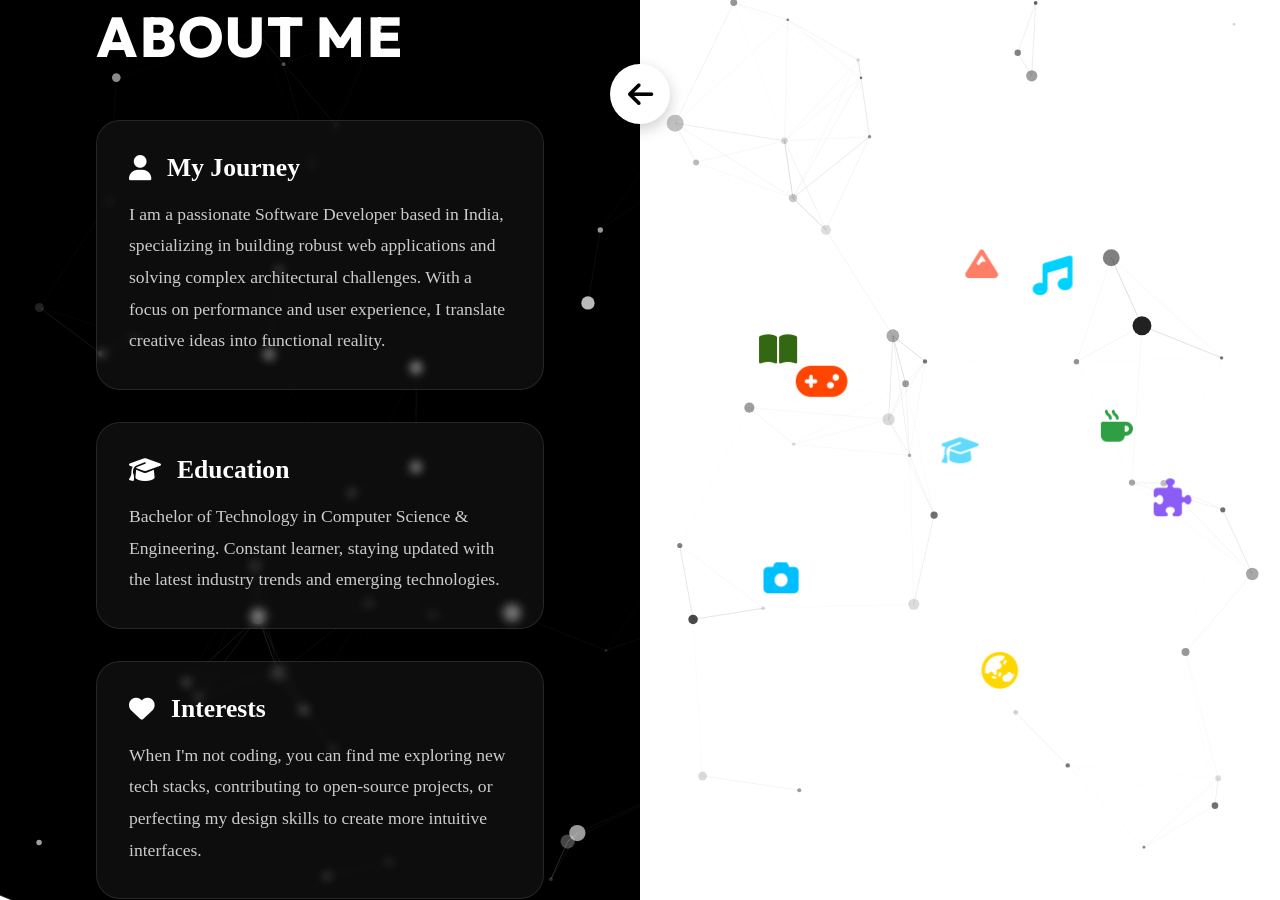
==== about.html @ a5f71314 "added the new section about and activities" ====
<!DOCTYPE html>
<html lang="en">

<head>
    <meta charset="UTF-8">
    <meta name="viewport" content="width=device-width, initial-scale=1.0">
    <title>About | Portfolio</title>
    <link rel="stylesheet" href="style.css">
    <link rel="preconnect" href="https://fonts.googleapis.com">
    <link rel="preconnect" href="https://fonts.gstatic.com" crossorigin>
    <link
        href="https://fonts.googleapis.com/css2?family=Outfit:wght@300;400;600;800&family=Dancing+Script:wght@700&display=swap"
        rel="stylesheet">
    <!-- Font Awesome for Icons -->
    <link rel="stylesheet" href="https://cdnjs.cloudflare.com/ajax/libs/font-awesome/6.5.1/css/all.min.css">
</head>

<body>
    <a href="index.html" class="back-arrow-btn">
        <i class="fa-solid fa-arrow-left"></i>
    </a>
    <div class="split-container">
        <div class="split-bg">
            <div class="left-side"></div>
            <div class="right-side"></div>
        </div>
        <main class="content">
            <div class="left-content">
                <div class="about-page-container">
                    <h1 class="about-main-title">ABOUT ME</h1>

                    <div class="about-sections">
                        <div class="about-card">
                            <h3 class="about-section-title"><i class="fa-solid fa-user"></i> My Journey</h3>
                            <p class="about-text">I am a passionate Software Developer based in India, specializing in
                                building robust web applications and solving complex architectural challenges. With a
                                focus on performance and user experience, I translate creative ideas into functional
                                reality.</p>
                        </div>

                        <div class="about-card">
                            <h3 class="about-section-title"><i class="fa-solid fa-graduation-cap"></i> Education</h3>
                            <p class="about-text">Bachelor of Technology in Computer Science & Engineering. Constant
                                learner, staying updated with the latest industry trends and emerging technologies.</p>
                        </div>

                        <div class="about-card">
                            <h3 class="about-section-title"><i class="fa-solid fa-heart"></i> Interests</h3>
                            <p class="about-text">When I'm not coding, you can find me exploring new tech stacks,
                                contributing to open-source projects, or perfecting my design skills to create more
                                intuitive interfaces.</p>
                        </div>
                    </div>
                </div>
            </div>
            <div class="right-content">
                <div class="hero-image-container">
                    <div class="globe-wrapper">
                        <div class="globe-container" id="about-globe">
                            <!-- About Icons -->
                            <i class="fa-solid fa-graduation-cap floating-logo" style="color: #61DAFB;"></i>
                            <i class="fa-solid fa-code-branch floating-logo" style="color: #ffffff;"></i>
                            <i class="fa-solid fa-mug-hot floating-logo" style="color: #2EA043;"></i>
                            <i class="fa-solid fa-mountain floating-logo" style="color: #FF7E67;"></i>
                            <i class="fa-solid fa-book-open floating-logo" style="color: #336711;"></i>
                            <i class="fa-solid fa-camera floating-logo" style="color: #00BFFF;"></i>
                            <i class="fa-solid fa-globe-asia floating-logo" style="color: #FFD700;"></i>
                            <i class="fa-solid fa-puzzle-piece floating-logo" style="color: #8B5CF6;"></i>
                            <i class="fa-solid fa-music floating-logo" style="color: #00d2ff;"></i>
                            <i class="fa-solid fa-gamepad floating-logo" style="color: #FF4500;"></i>
                        </div>
                    </div>
                </div>
            </div>
        </main>
    </div>
    <script src="script.js"></script>
    <script>
        function positionLogosInSphere() {
            const container = document.querySelector('#about-globe');
            if (!container) return;
            const logos = container.querySelectorAll('.floating-logo');
            const count = logos.length;
            const radius = 220;

            logos.forEach((logo, i) => {
                const phi = Math.acos(-1 + (2 * i) / count);
                const theta = Math.sqrt(count * Math.PI) * phi;

                const x = radius * Math.cos(theta) * Math.sin(phi);
                const y = radius * Math.sin(theta) * Math.sin(phi);
                const z = radius * Math.cos(phi);

                logo.style.left = '50%';
                logo.style.top = '50%';
                logo.style.transform = `translate3d(calc(-50% + ${x}px), calc(-50% + ${y}px), ${z}px)`;
            });
        }

        window.addEventListener('load', positionLogosInSphere);
        window.addEventListener('resize', positionLogosInSphere);
    </script>
</body>

</html>
---- style.css ----
:root {
    --bg-left: #000000;
    --bg-right: #ffffff;
    --cursor-color: #ffffff;
}

* {
    margin: 0;
    padding: 0;
    box-sizing: border-box;
    cursor: none !important;
    /* Hide system cursor globally */
}

.logo {
    position: fixed;
    top: 2rem;
    left: 3rem;
    font-family: 'Dancing Script', cursive;
    font-size: 2.5rem;
    font-weight: 700;
    color: #ffffff;
    z-index: 100;
    mix-blend-mode: difference;
    pointer-events: none;
    letter-spacing: 2px;
}

body {
    background-color: var(--bg-left);
    overflow: hidden;
    width: 100vw;
    height: 100vh;
}

.split-container {
    position: relative;
    width: 100%;
    height: 100%;
}

.split-bg {
    position: fixed;
    top: 0;
    left: 0;
    width: 100%;
    height: 100%;
    display: flex;
    z-index: 1;
}

.left-side {
    flex: 1;
    background-color: var(--bg-left);
}

.right-side {
    flex: 1;
    background-color: var(--bg-right);
}

.content {
    position: relative;
    z-index: 10;
    width: 100%;
    height: 100vh;
    display: flex;
}

.left-content,
.right-content {
    width: 50%;
    height: 100%;
    display: flex;
    align-items: center;
    justify-content: center;
    padding: 2rem;
}

.right-content {
    flex-direction: column;
    gap: 3rem;
}

.white-border-box,
.black-border-box {
    padding: 4rem;
    max-width: 650px;
    width: 90%;
    display: flex;
    flex-direction: column;
    gap: 0rem;
    font-family: 'Outfit', sans-serif;
    backdrop-filter: blur(10px);
}

.white-border-box {
    border: 3px solid #ffffff;
    color: #ffffff;
    background: rgba(0, 0, 0, 0.7);
}

.black-border-box {
    border: 3px solid #000000;
    color: #000000;
    background: rgba(255, 255, 255, 0.7);
}

/* My Skills Link Styling (Matching Reference Image) */
.my-skills-btn {
    position: absolute;
    bottom: 3rem;
    left: 75%;
    transform: translateX(-50%);
    font-size: 2.5rem;
    font-weight: 500;
    color: #000000;
    text-decoration: none;
    font-family: 'Outfit', sans-serif;
    transition: all 0.3s ease;
    cursor: pointer;
    white-space: nowrap;
}

.my-projects-btn {
    position: absolute;
    bottom: 3rem;
    left: 25%;
    transform: translateX(-50%);
    font-size: 2.5rem;
    font-weight: 500;
    color: #ffffff;
    text-decoration: none;
    font-family: 'Outfit', sans-serif;
    transition: all 0.3s ease;
    cursor: pointer;
    white-space: nowrap;
}

.activities-btn {
    position: absolute;
    top: 3rem;
    left: 75%;
    transform: translateX(-50%);
    font-size: 2.22rem;
    font-weight: 500;
    color: #000000;
    text-decoration: none;
    font-family: 'Outfit', sans-serif;
    transition: all 0.3s ease;
    cursor: pointer;
    white-space: nowrap;
    z-index: 100;
}

.my-skills-btn:hover,
.my-projects-btn:hover,
.about-btn:hover,
.activities-btn:hover {
    letter-spacing: 2px;
    opacity: 0.6;
}

.my-skills-btn:active,
.my-projects-btn:active,
.about-btn:active,
.activities-btn:active {
    transform: translateX(-50%) scale(0.95);
}

.about-btn {
    position: absolute;
    top: 3rem;
    left: 25%;
    transform: translateX(-50%);
    font-size: 2.5rem;
    font-weight: 500;
    color: #ffffff;
    text-decoration: none;
    font-family: 'Outfit', sans-serif;
    transition: all 0.3s ease;
    cursor: pointer;
    white-space: nowrap;
    z-index: 100;
}

/* Back Arrow Button (Skills Page) */
.back-arrow-btn {
    position: fixed;
    top: 4rem;
    left: 50%;
    transform: translateX(-50%);
    width: 60px;
    height: 60px;
    background: #ffffff;
    border-radius: 50%;
    display: flex;
    align-items: center;
    justify-content: center;
    text-decoration: none;
    font-size: 1.8rem;
    color: #000000;
    z-index: 1000;
    box-shadow: 0 5px 15px rgba(0, 0, 0, 0.2);
    transition: all 0.3s ease;
}

.back-arrow-btn:hover {
    transform: translateX(-50%) scale(1.1);
    box-shadow: 0 8px 25px rgba(0, 0, 0, 0.3);
}

.back-arrow-btn:active {
    transform: translateX(-50%) scale(0.95);
}

.hi-text {
    font-size: 6.5rem;
    font-weight: 800;
    line-height: 1;
    margin-bottom: 0.5rem;
}

.white-border-box .hi-text,
.white-border-box .name-text {
    color: #ffffff;
}

.black-border-box .hi-text,
.black-border-box .name-text {
    color: #000000;
}

.name-text {
    font-size: 3.5rem;
    font-weight: 600;
    line-height: 1.1;
    margin-bottom: 2rem;
    text-transform: none;
}

.profile-text {
    font-size: 1.8rem;
    font-weight: 400;
    line-height: 1.4;
    text-align: left;
    margin-top: 0.5rem;
}

.white-border-box .profile-text {
    color: #999999;
}

.black-border-box .profile-text {
    color: #444444;
}

/* Get in Touch Section Styling */
.contact-header {
    display: flex;
    align-items: center;
    justify-content: center;
    gap: 1.2rem;
    margin-bottom: 1rem;
}

.contact-main-icon {
    font-size: 2.5rem;
    color: #00d2ff;
    /* Updated to a vibrant cyan for a fresh look */
}

.contact-title {
    font-size: 3rem;
    font-weight: 800;
    color: #000000;
    margin: 0;
}

.contact-subtitle {
    font-size: 1.4rem;
    color: #555555;
    text-align: center;
    margin-bottom: 3rem;
}

.contact-buttons {
    display: flex;
    flex-wrap: wrap;
    gap: 1.5rem;
    justify-content: center;
}

.c-btn {
    display: flex;
    align-items: center;
    gap: 0.8rem;
    background: #1a1a1a;
    /* Very dark background from reference image */
    color: #ffffff;
    text-decoration: none;
    padding: 1rem 2rem;
    border-radius: 0.8rem;
    font-size: 1.2rem;
    font-weight: 600;
    transition: all 0.3s ease;
    border: 1px solid rgba(255, 255, 255, 0.1);
}

.c-btn i {
    font-size: 1.4rem;
}

.c-btn.email {
    background: #8B5CF6;
    /* Premium Purple/Indigo */
    border-color: #8B5CF6;
}

.c-btn.email:hover {
    background: #7C3AED;
}

.c-btn.linkedin {
    background: #0077b5;
    border-color: #0077b5;
}

.c-btn.linkedin:hover {
    background: #005e93;
}

.c-btn.github {
    background: #2EA043;
    /* Light Green */
    border-color: #2EA043;
}

.c-btn.github:hover {
    background: #238636;
}

.c-btn.email i,
.c-btn.linkedin i,
.c-btn.github i {
    color: #ffffff;
}

.c-btn:hover {
    transform: translateY(-5px);
    box-shadow: 0 10px 20px rgba(0, 0, 0, 0.1);
}

/* Custom Cursor */
.custom-cursor {
    width: 30px;
    height: 30px;
    position: fixed;
    pointer-events: none;
    z-index: 9999;
    /* Traditional Arrow Hot Point */
    transform: translate(-40%, -40%);
    transition: transform 0.1s ease-out;
    display: flex;
    align-items: center;
    justify-content: center;
}

/* Specific Hot Point for Hand Pointer */
.custom-cursor.pointer-active {
    transform: translate(-20%, -10%);
}

.custom-cursor i {
    font-size: 1.8rem;
    color: #ffffff;
    -webkit-text-stroke: 2.5px #000000;
    filter: drop-shadow(2px 2px 5px rgba(0, 0, 0, 0.2));
    /* Default Arrow Rotation */
    transform: rotate(-90deg);
    transition: transform 0.2s ease;
}

/* Reset Rotation for Hand Pointer */
.custom-cursor.pointer-active i {
    transform: rotate(0deg);
    font-size: 2rem;
}

/* Skills Page Specific Styling */
.skills-page-container {
    padding: 2rem 4rem;
    width: 100%;
    max-width: 1100px;
    height: 100%;
    overflow-y: auto;
    scrollbar-width: none;
    /* Hide scrollbar for clean look */
}

.skills-page-container::-webkit-scrollbar {
    display: none;
}

.skills-main-title {
    font-size: 3.0rem;
    color: #ffffff;
    font-family: 'Outfit', sans-serif;
    font-weight: 800;
    margin-bottom: 4rem;
    letter-spacing: 2px;
}

.skills-section {
    margin-bottom: 2.5rem;
}

.section-header {
    display: flex;
    align-items: center;
    gap: 1rem;
    font-size: 1.6rem;
    font-weight: 350;
    font-family: 'Outfit', sans-serif;
    letter-spacing: 2px;
    margin-bottom: 2rem;
}

.section-header i {
    font-size: 1.2rem;
    opacity: 0.9;
}

.frontend-header {
    color: #FF7E67;
}

.backend-header {
    color: #7B68EE;
}

.db-header {
    color: #FFD700;
}

.lang-header {
    color: #32CD32;
}

.tools-header {
    color: #00BFFF;
}

.extras-header {
    color: #FF69B4;
}

.skills-list {
    display: flex;
    flex-wrap: wrap;
    gap: 3.5rem;
}

.skill-item {
    display: flex;
    align-items: center;
    gap: 0.5rem;
    color: #ffffff;
    font-size: 1.8rem;
    font-weight: 400;
    font-family: 'Outfit', sans-serif;
    transition: all 0.3s ease;
}

.skill-item i {
    font-size: 2.2rem;
}

.skill-item:hover {
    transform: translateY(-3px);
    opacity: 0.8;
}

/* Globe Structure (Skills Page) */
.globe-wrapper {
    position: relative;
    width: 500px;
    height: 500px;
    perspective: 1200px;
    display: flex;
    align-items: center;
    justify-content: center;
    margin: auto;
}

.globe-container {
    position: relative;
    width: 100%;
    height: 100%;
    transform-style: preserve-3d;
    animation: rotateGlobe 30s linear infinite;
}

.floating-logo {
    position: absolute;
    font-size: 2.2rem;
    transition: all 0.3s ease;
    cursor: pointer;
    transform-style: preserve-3d;
}

.floating-logo:hover {
    transform: scale(1.4) !important;
    filter: drop-shadow(0 0 20px rgba(0, 0, 0, 0.2));
    z-index: 100;
}

@keyframes rotateGlobe {
    from {
        transform: rotateY(0deg) rotateX(10deg);
    }

    to {
        transform: rotateY(360deg) rotateX(10deg);
    }
}

@media (max-width: 1200px) {
    .globe-wrapper {
        width: 400px;
        height: 400px;
    }
}

@media (max-width: 768px) {
    .skills-list {
        gap: 1.5rem;
    }

    .skill-item {
        font-size: 1.1rem;
    }
}

/* Projects Page Specific Styling */
.projects-page-container {
    padding: 2rem 4rem;
    width: 100%;
    max-width: 1200px;
    height: 100%;
    overflow-y: auto;
    scrollbar-width: none;
}

.projects-page-container::-webkit-scrollbar {
    display: none;
}

.projects-main-title {
    font-size: 3.5rem;
    color: #ffffff;
    font-family: 'Outfit', sans-serif;
    font-weight: 800;
    margin-bottom: 4rem;
    letter-spacing: 2px;
}

.projects-grid {
    display: grid;
    grid-template-columns: repeat(auto-fit, minmax(300px, 1fr));
    gap: 2.5rem;
    padding-bottom: 4rem;
}

.project-card {
    background: rgba(255, 255, 255, 0.05);
    border: 1px solid rgba(255, 255, 255, 0.1);
    border-radius: 1.5rem;
    padding: 2rem;
    transition: all 0.4s cubic-bezier(0.165, 0.84, 0.44, 1);
    backdrop-filter: blur(5px);
    display: flex;
    flex-direction: column;
    justify-content: space-between;
}

.project-card:hover {
    transform: translateY(-10px);
    background: rgba(255, 255, 255, 0.1);
    border-color: rgba(255, 255, 255, 0.3);
    box-shadow: 0 20px 40px rgba(0, 0, 0, 0.3);
}

.project-name {
    font-size: 1.8rem;
    color: #ffffff;
    margin-bottom: 1rem;
    font-weight: 700;
}

.project-desc {
    font-size: 1.1rem;
    color: #cccccc;
    line-height: 1.6;
    margin-bottom: 2rem;
}

.project-tech {
    display: flex;
    flex-wrap: wrap;
    gap: 0.8rem;
    margin-bottom: 2rem;
}

.project-tech span {
    background: rgba(255, 255, 255, 0.1);
    color: #ffffff;
    padding: 0.4rem 1rem;
    border-radius: 2rem;
    font-size: 0.85rem;
    font-weight: 500;
    border: 1px solid rgba(255, 255, 255, 0.1);
}

.project-links {
    display: flex;
    gap: 1.5rem;
}

.project-links a {
    color: #ffffff;
    text-decoration: none;
    font-size: 1rem;
    font-weight: 600;
    display: flex;
    align-items: center;
    gap: 0.5rem;
    opacity: 0.7;
    transition: all 0.3s ease;
}

.project-links a:hover {
    opacity: 1;
    transform: translateX(3px);
}

@media (max-width: 768px) {
    .projects-page-container {
        padding: 2rem;
    }

    .projects-main-title {
        font-size: 2.5rem;
    }

    .projects-grid {
        grid-template-columns: 1fr;
    }
}

/* About Page Specific Styling */
.about-page-container {
    padding: 2rem 4rem;
    width: 100%;
    max-width: 1000px;
    height: 100%;
    display: flex;
    flex-direction: column;
    justify-content: center;
}

.about-main-title {
    font-size: 3.5rem;
    color: #ffffff;
    font-family: 'Outfit', sans-serif;
    font-weight: 800;
    margin-bottom: 3rem;
    letter-spacing: 2px;
}

.about-sections {
    display: flex;
    flex-direction: column;
    gap: 2rem;
}

.about-card {
    background: rgba(255, 255, 255, 0.05);
    border: 1px solid rgba(255, 255, 255, 0.1);
    border-radius: 1.5rem;
    padding: 2rem;
    transition: all 0.4s ease;
    backdrop-filter: blur(5px);
}

.about-card:hover {
    background: rgba(255, 255, 255, 0.1);
    border-color: rgba(255, 255, 255, 0.2);
    transform: translateX(10px);
}

.about-section-title {
    font-size: 1.6rem;
    color: #ffffff;
    margin-bottom: 1rem;
    display: flex;
    align-items: center;
    gap: 1rem;
}

.about-text {
    font-size: 1.1rem;
    color: #cccccc;
    line-height: 1.8;
}

@media (max-width: 768px) {
    .about-page-container {
        padding: 2rem;
    }

    .about-main-title {
        font-size: 2.5rem;
    }
}

/* Activities & Experience Page Styling */
.feats-container,
.experience-container {
    padding: 2rem 4rem;
    width: 100%;
    height: 100%;
    display: flex;
    flex-direction: column;
    justify-content: center;
}

.feats-title,
.experience-title {
    font-size: 3.5rem;
    font-family: 'Outfit', sans-serif;
    font-weight: 800;
    margin-bottom: 3rem;
    letter-spacing: 2px;
}

.feats-title {
    color: #ffffff;
}

.experience-title {
    color: #000000;
}

.feats-list {
    display: flex;
    flex-direction: column;
    gap: 2rem;
}

.feat-card {
    display: flex;
    align-items: flex-start;
    gap: 2rem;
    background: rgba(255, 255, 255, 0.05);
    padding: 2rem;
    border-radius: 1rem;
    border: 1px solid rgba(255, 255, 255, 0.1);
    transition: transform 0.3s ease;
}

.feat-card:hover {
    transform: translateX(10px);
    background: rgba(255, 255, 255, 0.1);
}

.feat-number {
    font-size: 1.5rem;
    font-weight: 800;
    color: #444;
    font-family: 'Outfit', sans-serif;
}

.feat-info h3 {
    font-size: 1.4rem;
    color: #ffffff;
    margin-bottom: 0.5rem;
}

.feat-info p {
    color: #ccc;
    line-height: 1.6;
}

/* Timeline Styling */
.experience-timeline {
    position: relative;
    padding-left: 2rem;
    border-left: 2px solid #000000;
}

.timeline-item {
    position: relative;
    padding-bottom: 3rem;
    padding-left: 2rem;
}

.timeline-dot {
    position: absolute;
    left: -2.6rem;
    top: 0.5rem;
    width: 15px;
    height: 15px;
    background: #000;
    border-radius: 50%;
}

.timeline-date {
    display: block;
    font-size: 0.9rem;
    font-weight: 700;
    color: #666;
    margin-bottom: 0.5rem;
}

.timeline-content h3 {
    font-size: 1.5rem;
    color: #000;
    margin-bottom: 0.5rem;
}

.timeline-content p {
    color: #444;
    line-height: 1.6;
}

@media (max-width: 768px) {

    .feats-container,
    .experience-container {
        padding: 2rem;
    }

    .feats-title,
    .experience-title {
        font-size: 2.5rem;
    }
}
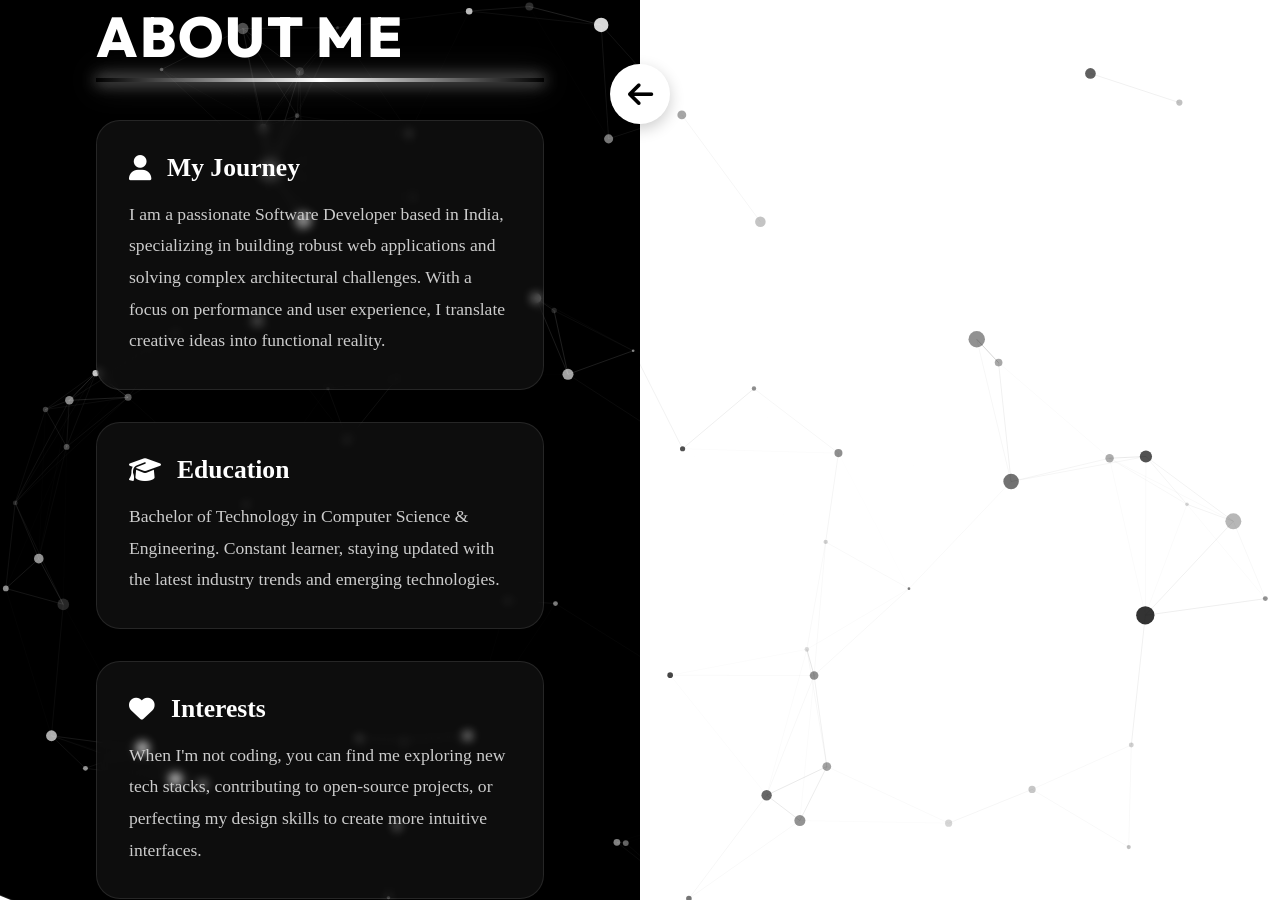
==== commit 33a2bae9: "made the 3D underline effects" ====
--- a/about.html
+++ b/about.html
@@ -54,52 +54,11 @@
                 </div>
             </div>
             <div class="right-content">
-                <div class="hero-image-container">
-                    <div class="globe-wrapper">
-                        <div class="globe-container" id="about-globe">
-                            <!-- About Icons -->
-                            <i class="fa-solid fa-graduation-cap floating-logo" style="color: #61DAFB;"></i>
-                            <i class="fa-solid fa-code-branch floating-logo" style="color: #ffffff;"></i>
-                            <i class="fa-solid fa-mug-hot floating-logo" style="color: #2EA043;"></i>
-                            <i class="fa-solid fa-mountain floating-logo" style="color: #FF7E67;"></i>
-                            <i class="fa-solid fa-book-open floating-logo" style="color: #336711;"></i>
-                            <i class="fa-solid fa-camera floating-logo" style="color: #00BFFF;"></i>
-                            <i class="fa-solid fa-globe-asia floating-logo" style="color: #FFD700;"></i>
-                            <i class="fa-solid fa-puzzle-piece floating-logo" style="color: #8B5CF6;"></i>
-                            <i class="fa-solid fa-music floating-logo" style="color: #00d2ff;"></i>
-                            <i class="fa-solid fa-gamepad floating-logo" style="color: #FF4500;"></i>
-                        </div>
-                    </div>
-                </div>
+                <!-- Globe effect removed -->
             </div>
         </main>
     </div>
     <script src="script.js"></script>
-    <script>
-        function positionLogosInSphere() {
-            const container = document.querySelector('#about-globe');
-            if (!container) return;
-            const logos = container.querySelectorAll('.floating-logo');
-            const count = logos.length;
-            const radius = 220;
-
-            logos.forEach((logo, i) => {
-                const phi = Math.acos(-1 + (2 * i) / count);
-                const theta = Math.sqrt(count * Math.PI) * phi;
-
-                const x = radius * Math.cos(theta) * Math.sin(phi);
-                const y = radius * Math.sin(theta) * Math.sin(phi);
-                const z = radius * Math.cos(phi);
-
-                logo.style.left = '50%';
-                logo.style.top = '50%';
-                logo.style.transform = `translate3d(calc(-50% + ${x}px), calc(-50% + ${y}px), ${z}px)`;
-            });
-        }
-
-        window.addEventListener('load', positionLogosInSphere);
-        window.addEventListener('resize', positionLogosInSphere);
-    </script>
 </body>
 
 </html>
--- a/style.css
+++ b/style.css
@@ -137,6 +137,20 @@
     white-space: nowrap;
 }
 
+.my-projects-btn::after,
+.about-btn::after {
+    content: '';
+    position: absolute;
+    bottom: -8px;
+    left: 0;
+    width: 100%;
+    height: 3px;
+    background: linear-gradient(90deg, transparent, #ffffff, transparent);
+    box-shadow: 0 0 12px rgba(255, 255, 255, 0.8), 0 0 25px rgba(255, 255, 255, 0.4);
+    animation: underline3D 3s ease-in-out infinite;
+    transform-style: preserve-3d;
+}
+
 .activities-btn {
     position: absolute;
     top: 3rem;
@@ -153,6 +167,35 @@
     z-index: 100;
 }
 
+.my-skills-btn::after,
+.activities-btn::after,
+.experience-title::after {
+    content: '';
+    position: absolute;
+    bottom: -8px;
+    left: 0;
+    width: 100%;
+    height: 3px;
+    background: linear-gradient(90deg, transparent, #000000, transparent);
+    box-shadow: 0 0 12px rgba(0, 0, 0, 0.4), 0 0 25px rgba(0, 0, 0, 0.2);
+    animation: underline3DBlack 3s ease-in-out infinite;
+    transform-style: preserve-3d;
+}
+
+@keyframes underline3DBlack {
+
+    0%,
+    100% {
+        transform: scaleX(0.5) translateZ(0);
+        opacity: 0.3;
+    }
+
+    50% {
+        transform: scaleX(1) translateZ(20px);
+        opacity: 1;
+    }
+}
+
 .my-skills-btn:hover,
 .my-projects-btn:hover,
 .about-btn:hover,
@@ -182,6 +225,28 @@
     cursor: pointer;
     white-space: nowrap;
     z-index: 100;
+}
+
+.about-main-title,
+.projects-main-title,
+.feats-title {
+    position: relative;
+    display: table;
+}
+
+.about-main-title::after,
+.projects-main-title::after,
+.feats-title::after {
+    content: '';
+    position: absolute;
+    bottom: -10px;
+    left: 0;
+    width: 100%;
+    height: 4px;
+    background: linear-gradient(90deg, transparent, #ffffff, transparent);
+    box-shadow: 0 0 15px rgba(255, 255, 255, 0.8), 0 0 30px rgba(255, 255, 255, 0.4);
+    animation: underline3D 3s ease-in-out infinite;
+    transform-style: preserve-3d;
 }
 
 /* Back Arrow Button (Skills Page) */
@@ -389,13 +454,17 @@
 
 /* Skills Page Specific Styling */
 .skills-page-container {
-    padding: 2rem 4rem;
-    width: 100%;
-    max-width: 1100px;
+    padding: 2rem 1rem;
+    width: 100%;
+    max-width: 950px;
     height: 100%;
-    overflow-y: auto;
-    scrollbar-width: none;
-    /* Hide scrollbar for clean look */
+    max-height: 100vh;
+    display: flex;
+    flex-direction: column;
+    justify-content: center;
+    /* Center content vertically */
+    overflow: hidden;
+    /* Strictly no scroll */
 }
 
 .skills-page-container::-webkit-scrollbar {
@@ -403,27 +472,62 @@
 }
 
 .skills-main-title {
-    font-size: 3.0rem;
+    font-size: 3rem;
     color: #ffffff;
     font-family: 'Outfit', sans-serif;
     font-weight: 800;
-    margin-bottom: 4rem;
+    margin: 1.5rem auto 3rem auto;
+    /* Positive top margin to prevent hiding */
+    letter-spacing: 5px;
+    text-align: center;
+    position: relative;
+    display: table;
+    /* To make width fit content for underline centering */
+}
+
+.skills-main-title::after {
+    content: '';
+    position: absolute;
+    bottom: -10px;
+    left: 0;
+    width: 100%;
+    height: 4px;
+    background: linear-gradient(90deg, transparent, #ffffff, transparent);
+    box-shadow: 0 0 15px rgba(255, 255, 255, 0.8), 0 0 30px rgba(255, 255, 255, 0.4);
+    animation: underline3D 3s ease-in-out infinite;
+    transform-style: preserve-3d;
+}
+
+@keyframes underline3D {
+
+    0%,
+    100% {
+        transform: scaleX(0.5) translateZ(0);
+        opacity: 0.5;
+    }
+
+    50% {
+        transform: scaleX(1) translateZ(20px);
+        opacity: 1;
+    }
+}
+
+.skills-section {
+    margin-bottom: 0.8rem;
+    /* Tightened */
+}
+
+.section-header {
+    display: flex;
+    align-items: center;
+    gap: 0.8rem;
+    font-size: 1.3rem;
+    /* Slightly bigger */
+    font-weight: 500;
+    font-family: 'Outfit', sans-serif;
     letter-spacing: 2px;
-}
-
-.skills-section {
-    margin-bottom: 2.5rem;
-}
-
-.section-header {
-    display: flex;
-    align-items: center;
-    gap: 1rem;
-    font-size: 1.6rem;
-    font-weight: 350;
-    font-family: 'Outfit', sans-serif;
-    letter-spacing: 2px;
-    margin-bottom: 2rem;
+    margin-bottom: 0.6rem;
+    /* Tightened */
 }
 
 .section-header i {
@@ -458,22 +562,25 @@
 .skills-list {
     display: flex;
     flex-wrap: wrap;
-    gap: 3.5rem;
+    gap: 1.8rem;
+    /* Adjusted for bigger text */
 }
 
 .skill-item {
     display: flex;
     align-items: center;
-    gap: 0.5rem;
-    color: #ffffff;
-    font-size: 1.8rem;
+    gap: 0.6rem;
+    color: #ffffff;
+    font-size: 1.6rem;
+    /* Slightly bigger */
     font-weight: 400;
     font-family: 'Outfit', sans-serif;
     transition: all 0.3s ease;
 }
 
 .skill-item i {
-    font-size: 2.2rem;
+    font-size: 2rem;
+    /* Slightly bigger */
 }
 
 .skill-item:hover {
@@ -481,56 +588,9 @@
     opacity: 0.8;
 }
 
-/* Globe Structure (Skills Page) */
-.globe-wrapper {
-    position: relative;
-    width: 500px;
-    height: 500px;
-    perspective: 1200px;
-    display: flex;
-    align-items: center;
-    justify-content: center;
-    margin: auto;
-}
-
-.globe-container {
-    position: relative;
-    width: 100%;
-    height: 100%;
-    transform-style: preserve-3d;
-    animation: rotateGlobe 30s linear infinite;
-}
-
-.floating-logo {
-    position: absolute;
-    font-size: 2.2rem;
-    transition: all 0.3s ease;
-    cursor: pointer;
-    transform-style: preserve-3d;
-}
-
-.floating-logo:hover {
-    transform: scale(1.4) !important;
-    filter: drop-shadow(0 0 20px rgba(0, 0, 0, 0.2));
-    z-index: 100;
-}
-
-@keyframes rotateGlobe {
-    from {
-        transform: rotateY(0deg) rotateX(10deg);
-    }
-
-    to {
-        transform: rotateY(360deg) rotateX(10deg);
-    }
-}
-
-@media (max-width: 1200px) {
-    .globe-wrapper {
-        width: 400px;
-        height: 400px;
-    }
-}
+/* Globe structure removed */
+
+@media (max-width: 1200px) {}
 
 @media (max-width: 768px) {
     .skills-list {
@@ -750,6 +810,8 @@
 
 .experience-title {
     color: #000000;
+    position: relative;
+    display: table;
 }
 
 .feats-list {
